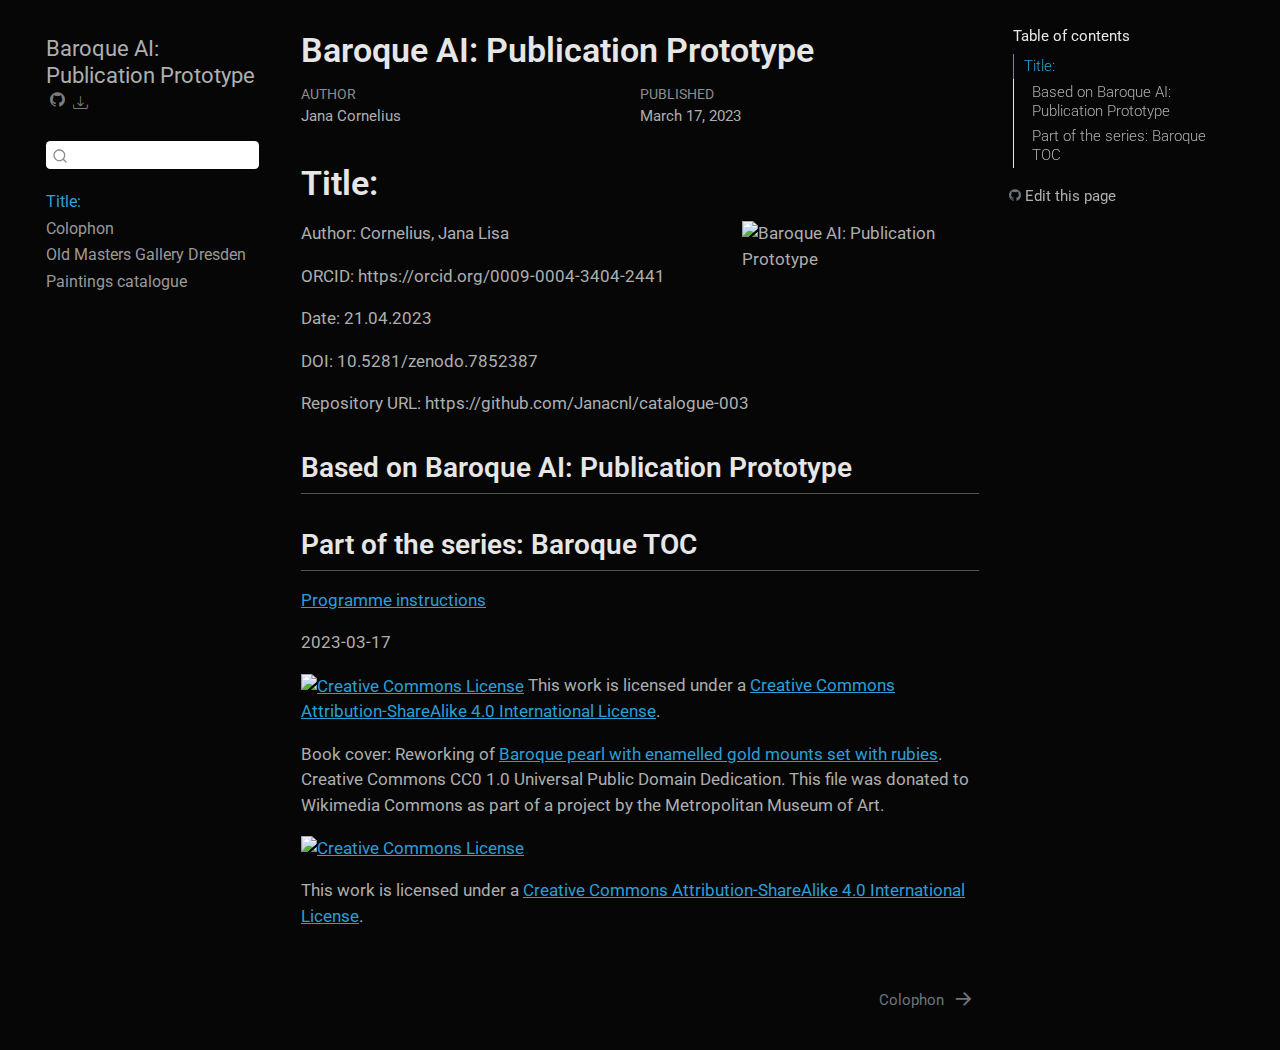
==== docs/index.html @ 717b5985 "changes" ====
<!DOCTYPE html>
<html xmlns="http://www.w3.org/1999/xhtml" lang="en" xml:lang="en"><head>

<meta charset="utf-8">
<meta name="generator" content="quarto-1.3.287">

<meta name="viewport" content="width=device-width, initial-scale=1.0, user-scalable=yes">

<meta name="author" content="Jana Cornelius">
<meta name="dcterms.date" content="2023-03-17">

<title>Baroque AI: Publication Prototype</title>
<style>
code{white-space: pre-wrap;}
span.smallcaps{font-variant: small-caps;}
div.columns{display: flex; gap: min(4vw, 1.5em);}
div.column{flex: auto; overflow-x: auto;}
div.hanging-indent{margin-left: 1.5em; text-indent: -1.5em;}
ul.task-list{list-style: none;}
ul.task-list li input[type="checkbox"] {
  width: 0.8em;
  margin: 0 0.8em 0.2em -1em; /* quarto-specific, see https://github.com/quarto-dev/quarto-cli/issues/4556 */ 
  vertical-align: middle;
}
</style>


<script src="site_libs/quarto-nav/quarto-nav.js"></script>
<script src="site_libs/quarto-nav/headroom.min.js"></script>
<script src="site_libs/clipboard/clipboard.min.js"></script>
<script src="site_libs/quarto-search/autocomplete.umd.js"></script>
<script src="site_libs/quarto-search/fuse.min.js"></script>
<script src="site_libs/quarto-search/quarto-search.js"></script>
<meta name="quarto:offset" content="./">
<link href="./colophon.html" rel="next">
<script src="site_libs/quarto-html/quarto.js"></script>
<script src="site_libs/quarto-html/popper.min.js"></script>
<script src="site_libs/quarto-html/tippy.umd.min.js"></script>
<script src="site_libs/quarto-html/anchor.min.js"></script>
<link href="site_libs/quarto-html/tippy.css" rel="stylesheet">
<link href="site_libs/quarto-html/quarto-syntax-highlighting-dark.css" rel="stylesheet" id="quarto-text-highlighting-styles">
<script src="site_libs/bootstrap/bootstrap.min.js"></script>
<link href="site_libs/bootstrap/bootstrap-icons.css" rel="stylesheet">
<link href="site_libs/bootstrap/bootstrap.min.css" rel="stylesheet" id="quarto-bootstrap" data-mode="dark">
<script id="quarto-search-options" type="application/json">{
  "location": "sidebar",
  "copy-button": false,
  "collapse-after": 3,
  "panel-placement": "start",
  "type": "textbox",
  "limit": 20,
  "language": {
    "search-no-results-text": "No results",
    "search-matching-documents-text": "matching documents",
    "search-copy-link-title": "Copy link to search",
    "search-hide-matches-text": "Hide additional matches",
    "search-more-match-text": "more match in this document",
    "search-more-matches-text": "more matches in this document",
    "search-clear-button-title": "Clear",
    "search-detached-cancel-button-title": "Cancel",
    "search-submit-button-title": "Submit"
  }
}</script>
<script async="" src="https://hypothes.is/embed.js"></script>


</head>

<body class="nav-sidebar floating">

<div id="quarto-search-results"></div>
  <header id="quarto-header" class="headroom fixed-top">
  <nav class="quarto-secondary-nav">
    <div class="container-fluid d-flex">
      <button type="button" class="quarto-btn-toggle btn" data-bs-toggle="collapse" data-bs-target="#quarto-sidebar,#quarto-sidebar-glass" aria-controls="quarto-sidebar" aria-expanded="false" aria-label="Toggle sidebar navigation" onclick="if (window.quartoToggleHeadroom) { window.quartoToggleHeadroom(); }">
        <i class="bi bi-layout-text-sidebar-reverse"></i>
      </button>
      <nav class="quarto-page-breadcrumbs" aria-label="breadcrumb"><ol class="breadcrumb"><li class="breadcrumb-item"><a href="./index.html"><span class="chapter-number">1</span>&nbsp; <span class="chapter-title">Title:</span></a></li></ol></nav>
      <a class="flex-grow-1" role="button" data-bs-toggle="collapse" data-bs-target="#quarto-sidebar,#quarto-sidebar-glass" aria-controls="quarto-sidebar" aria-expanded="false" aria-label="Toggle sidebar navigation" onclick="if (window.quartoToggleHeadroom) { window.quartoToggleHeadroom(); }">      
      </a>
      <button type="button" class="btn quarto-search-button" aria-label="Search" onclick="window.quartoOpenSearch();">
        <i class="bi bi-search"></i>
      </button>
    </div>
  </nav>
</header>
<!-- content -->
<div id="quarto-content" class="quarto-container page-columns page-rows-contents page-layout-article">
<!-- sidebar -->
  <nav id="quarto-sidebar" class="sidebar collapse collapse-horizontal sidebar-navigation floating overflow-auto">
    <div class="pt-lg-2 mt-2 text-left sidebar-header">
    <div class="sidebar-title mb-0 py-0">
      <a href="./">Baroque AI: Publication Prototype</a> 
        <div class="sidebar-tools-main">
    <a href="https://github.com/Janacnl/catalogue-003" title="Source Code" class="quarto-navigation-tool px-1" aria-label="Source Code"><i class="bi bi-github"></i></a>
    <div class="dropdown">
      <a href="" title="Download" id="quarto-navigation-tool-dropdown-0" class="quarto-navigation-tool dropdown-toggle px-1" data-bs-toggle="dropdown" aria-expanded="false" aria-label="Download"><i class="bi bi-download"></i></a>
      <ul class="dropdown-menu" aria-labelledby="quarto-navigation-tool-dropdown-0">
          <li>
            <a class="dropdown-item sidebar-tools-main-item" href="./Baroque-AI--Publication-Prototype.pdf">
              <i class="bi bi-bi-file-pdf pe-1"></i>
            Download PDF
            </a>
          </li>
          <li>
            <a class="dropdown-item sidebar-tools-main-item" href="./Baroque-AI--Publication-Prototype.docx">
              <i class="bi bi-bi-file-word pe-1"></i>
            Download Docx
            </a>
          </li>
          <li>
            <a class="dropdown-item sidebar-tools-main-item" href="./Baroque-AI--Publication-Prototype.epub">
              <i class="bi bi-bi-journal pe-1"></i>
            Download ePub
            </a>
          </li>
      </ul>
    </div>
</div>
    </div>
      </div>
        <div class="mt-2 flex-shrink-0 align-items-center">
        <div class="sidebar-search">
        <div id="quarto-search" class="" title="Search"></div>
        </div>
        </div>
    <div class="sidebar-menu-container"> 
    <ul class="list-unstyled mt-1">
        <li class="sidebar-item">
  <div class="sidebar-item-container"> 
  <a href="./index.html" class="sidebar-item-text sidebar-link active"><span class="chapter-title">Title:</span></a>
  </div>
</li>
        <li class="sidebar-item">
  <div class="sidebar-item-container"> 
  <a href="./colophon.html" class="sidebar-item-text sidebar-link"><span class="chapter-title">Colophon</span></a>
  </div>
</li>
        <li class="sidebar-item">
  <div class="sidebar-item-container"> 
  <a href="./collection003.html" class="sidebar-item-text sidebar-link"><span class="chapter-title">Old Masters Gallery Dresden</span></a>
  </div>
</li>
        <li class="sidebar-item">
  <div class="sidebar-item-container"> 
  <a href="./paintings_1jc.html" class="sidebar-item-text sidebar-link"><span class="chapter-title">Paintings catalogue</span></a>
  </div>
</li>
    </ul>
    </div>
</nav>
<div id="quarto-sidebar-glass" data-bs-toggle="collapse" data-bs-target="#quarto-sidebar,#quarto-sidebar-glass"></div>
<!-- margin-sidebar -->
    <div id="quarto-margin-sidebar" class="sidebar margin-sidebar">
        <nav id="TOC" role="doc-toc" class="toc-active">
    <h2 id="toc-title">Table of contents</h2>
   
  <ul>
  <li><a href="#title" id="toc-title" class="nav-link active" data-scroll-target="#title">Title:</a>
  <ul class="collapse">
  <li><a href="#based-on-baroque-ai-publication-prototype" id="toc-based-on-baroque-ai-publication-prototype" class="nav-link" data-scroll-target="#based-on-baroque-ai-publication-prototype">Based on Baroque AI: Publication Prototype</a></li>
  <li><a href="#part-of-the-series-baroque-toc" id="toc-part-of-the-series-baroque-toc" class="nav-link" data-scroll-target="#part-of-the-series-baroque-toc">Part of the series: Baroque TOC</a></li>
  </ul></li>
  </ul>
<div class="toc-actions"><div><i class="bi bi-github"></i></div><div class="action-links"><p><a href="https://github.com/Janacnl/catalogue-003/edit/main/index.qmd" class="toc-action">Edit this page</a></p></div></div></nav>
    </div>
<!-- main -->
<main class="content" id="quarto-document-content">

<header id="title-block-header" class="quarto-title-block default">
<div class="quarto-title">
<h1 class="title">Baroque AI: Publication Prototype</h1>
</div>



<div class="quarto-title-meta">

    <div>
    <div class="quarto-title-meta-heading">Author</div>
    <div class="quarto-title-meta-contents">
             <p>Jana Cornelius </p>
          </div>
  </div>
    
    <div>
    <div class="quarto-title-meta-heading">Published</div>
    <div class="quarto-title-meta-contents">
      <p class="date">March 17, 2023</p>
    </div>
  </div>
  
    
  </div>
  

</header>


<section id="title" class="level1">
<h1>Title:</h1><p><img src="coverimage.png" title="Baroque AI: Publication Prototype" class="quarto-cover-image quarto-discovered-preview-image img-fluid"></p>
<p>Author: Cornelius, Jana Lisa</p>
<p>ORCID: https://orcid.org/0009-0004-3404-2441</p>
<p>Date: 21.04.2023</p>
<p>DOI: 10.5281/zenodo.7852387</p>
<p>Repository URL: https://github.com/Janacnl/catalogue-003</p>
<section id="based-on-baroque-ai-publication-prototype" class="level2">
<h2 class="anchored" data-anchor-id="based-on-baroque-ai-publication-prototype">Based on Baroque AI: Publication Prototype</h2>
</section>
<section id="part-of-the-series-baroque-toc" class="level2">
<h2 class="anchored" data-anchor-id="part-of-the-series-baroque-toc">Part of the series: Baroque TOC</h2>
<p><a href="https://nfdi4culture.github.io/class-ADA-CP-pipeline/">Programme instructions</a></p>
<p>2023-03-17</p>
<p><a rel="license" href="http://creativecommons.org/licenses/by-sa/4.0/"><img alt="Creative Commons License" style="border-width:0" src="https://i.creativecommons.org/l/by-sa/4.0/88x31.png"></a> This work is licensed under a <a rel="license" href="http://creativecommons.org/licenses/by-sa/4.0/">Creative Commons Attribution-ShareAlike 4.0 International License</a>.</p>
<p>Book cover: Reworking of <a href="https://en.wikipedia.org/wiki/File:Pendant_in_the_form_of_a_siren_MET_DT7173.jpg">Baroque pearl with enamelled gold mounts set with rubies</a>. Creative Commons CC0 1.0 Universal Public Domain Dedication. This file was donated to Wikimedia Commons as part of a project by the Metropolitan Museum of Art.</p>
<p><a rel="license" href="http://creativecommons.org/licenses/by-sa/4.0/"><img alt="Creative Commons License" style="border-width:0" src="https://i.creativecommons.org/l/by-sa/4.0/88x31.png"></a></p>
<p>This work is licensed under a <a rel="license" href="http://creativecommons.org/licenses/by-sa/4.0/">Creative Commons Attribution-ShareAlike 4.0 International License</a>.</p>


</section>
</section>

</main> <!-- /main -->
<script id="quarto-html-after-body" type="application/javascript">
window.document.addEventListener("DOMContentLoaded", function (event) {
  const toggleBodyColorMode = (bsSheetEl) => {
    const mode = bsSheetEl.getAttribute("data-mode");
    const bodyEl = window.document.querySelector("body");
    if (mode === "dark") {
      bodyEl.classList.add("quarto-dark");
      bodyEl.classList.remove("quarto-light");
    } else {
      bodyEl.classList.add("quarto-light");
      bodyEl.classList.remove("quarto-dark");
    }
  }
  const toggleBodyColorPrimary = () => {
    const bsSheetEl = window.document.querySelector("link#quarto-bootstrap");
    if (bsSheetEl) {
      toggleBodyColorMode(bsSheetEl);
    }
  }
  toggleBodyColorPrimary();  
  const icon = "";
  const anchorJS = new window.AnchorJS();
  anchorJS.options = {
    placement: 'right',
    icon: icon
  };
  anchorJS.add('.anchored');
  const isCodeAnnotation = (el) => {
    for (const clz of el.classList) {
      if (clz.startsWith('code-annotation-')) {                     
        return true;
      }
    }
    return false;
  }
  const clipboard = new window.ClipboardJS('.code-copy-button', {
    text: function(trigger) {
      const codeEl = trigger.previousElementSibling.cloneNode(true);
      for (const childEl of codeEl.children) {
        if (isCodeAnnotation(childEl)) {
          childEl.remove();
        }
      }
      return codeEl.innerText;
    }
  });
  clipboard.on('success', function(e) {
    // button target
    const button = e.trigger;
    // don't keep focus
    button.blur();
    // flash "checked"
    button.classList.add('code-copy-button-checked');
    var currentTitle = button.getAttribute("title");
    button.setAttribute("title", "Copied!");
    let tooltip;
    if (window.bootstrap) {
      button.setAttribute("data-bs-toggle", "tooltip");
      button.setAttribute("data-bs-placement", "left");
      button.setAttribute("data-bs-title", "Copied!");
      tooltip = new bootstrap.Tooltip(button, 
        { trigger: "manual", 
          customClass: "code-copy-button-tooltip",
          offset: [0, -8]});
      tooltip.show();    
    }
    setTimeout(function() {
      if (tooltip) {
        tooltip.hide();
        button.removeAttribute("data-bs-title");
        button.removeAttribute("data-bs-toggle");
        button.removeAttribute("data-bs-placement");
      }
      button.setAttribute("title", currentTitle);
      button.classList.remove('code-copy-button-checked');
    }, 1000);
    // clear code selection
    e.clearSelection();
  });
  function tippyHover(el, contentFn) {
    const config = {
      allowHTML: true,
      content: contentFn,
      maxWidth: 500,
      delay: 100,
      arrow: false,
      appendTo: function(el) {
          return el.parentElement;
      },
      interactive: true,
      interactiveBorder: 10,
      theme: 'quarto',
      placement: 'bottom-start'
    };
    window.tippy(el, config); 
  }
  const noterefs = window.document.querySelectorAll('a[role="doc-noteref"]');
  for (var i=0; i<noterefs.length; i++) {
    const ref = noterefs[i];
    tippyHover(ref, function() {
      // use id or data attribute instead here
      let href = ref.getAttribute('data-footnote-href') || ref.getAttribute('href');
      try { href = new URL(href).hash; } catch {}
      const id = href.replace(/^#\/?/, "");
      const note = window.document.getElementById(id);
      return note.innerHTML;
    });
  }
      let selectedAnnoteEl;
      const selectorForAnnotation = ( cell, annotation) => {
        let cellAttr = 'data-code-cell="' + cell + '"';
        let lineAttr = 'data-code-annotation="' +  annotation + '"';
        const selector = 'span[' + cellAttr + '][' + lineAttr + ']';
        return selector;
      }
      const selectCodeLines = (annoteEl) => {
        const doc = window.document;
        const targetCell = annoteEl.getAttribute("data-target-cell");
        const targetAnnotation = annoteEl.getAttribute("data-target-annotation");
        const annoteSpan = window.document.querySelector(selectorForAnnotation(targetCell, targetAnnotation));
        const lines = annoteSpan.getAttribute("data-code-lines").split(",");
        const lineIds = lines.map((line) => {
          return targetCell + "-" + line;
        })
        let top = null;
        let height = null;
        let parent = null;
        if (lineIds.length > 0) {
            //compute the position of the single el (top and bottom and make a div)
            const el = window.document.getElementById(lineIds[0]);
            top = el.offsetTop;
            height = el.offsetHeight;
            parent = el.parentElement.parentElement;
          if (lineIds.length > 1) {
            const lastEl = window.document.getElementById(lineIds[lineIds.length - 1]);
            const bottom = lastEl.offsetTop + lastEl.offsetHeight;
            height = bottom - top;
          }
          if (top !== null && height !== null && parent !== null) {
            // cook up a div (if necessary) and position it 
            let div = window.document.getElementById("code-annotation-line-highlight");
            if (div === null) {
              div = window.document.createElement("div");
              div.setAttribute("id", "code-annotation-line-highlight");
              div.style.position = 'absolute';
              parent.appendChild(div);
            }
            div.style.top = top - 2 + "px";
            div.style.height = height + 4 + "px";
            let gutterDiv = window.document.getElementById("code-annotation-line-highlight-gutter");
            if (gutterDiv === null) {
              gutterDiv = window.document.createElement("div");
              gutterDiv.setAttribute("id", "code-annotation-line-highlight-gutter");
              gutterDiv.style.position = 'absolute';
              const codeCell = window.document.getElementById(targetCell);
              const gutter = codeCell.querySelector('.code-annotation-gutter');
              gutter.appendChild(gutterDiv);
            }
            gutterDiv.style.top = top - 2 + "px";
            gutterDiv.style.height = height + 4 + "px";
          }
          selectedAnnoteEl = annoteEl;
        }
      };
      const unselectCodeLines = () => {
        const elementsIds = ["code-annotation-line-highlight", "code-annotation-line-highlight-gutter"];
        elementsIds.forEach((elId) => {
          const div = window.document.getElementById(elId);
          if (div) {
            div.remove();
          }
        });
        selectedAnnoteEl = undefined;
      };
      // Attach click handler to the DT
      const annoteDls = window.document.querySelectorAll('dt[data-target-cell]');
      for (const annoteDlNode of annoteDls) {
        annoteDlNode.addEventListener('click', (event) => {
          const clickedEl = event.target;
          if (clickedEl !== selectedAnnoteEl) {
            unselectCodeLines();
            const activeEl = window.document.querySelector('dt[data-target-cell].code-annotation-active');
            if (activeEl) {
              activeEl.classList.remove('code-annotation-active');
            }
            selectCodeLines(clickedEl);
            clickedEl.classList.add('code-annotation-active');
          } else {
            // Unselect the line
            unselectCodeLines();
            clickedEl.classList.remove('code-annotation-active');
          }
        });
      }
  const findCites = (el) => {
    const parentEl = el.parentElement;
    if (parentEl) {
      const cites = parentEl.dataset.cites;
      if (cites) {
        return {
          el,
          cites: cites.split(' ')
        };
      } else {
        return findCites(el.parentElement)
      }
    } else {
      return undefined;
    }
  };
  var bibliorefs = window.document.querySelectorAll('a[role="doc-biblioref"]');
  for (var i=0; i<bibliorefs.length; i++) {
    const ref = bibliorefs[i];
    const citeInfo = findCites(ref);
    if (citeInfo) {
      tippyHover(citeInfo.el, function() {
        var popup = window.document.createElement('div');
        citeInfo.cites.forEach(function(cite) {
          var citeDiv = window.document.createElement('div');
          citeDiv.classList.add('hanging-indent');
          citeDiv.classList.add('csl-entry');
          var biblioDiv = window.document.getElementById('ref-' + cite);
          if (biblioDiv) {
            citeDiv.innerHTML = biblioDiv.innerHTML;
          }
          popup.appendChild(citeDiv);
        });
        return popup.innerHTML;
      });
    }
  }
});
</script>
<nav class="page-navigation">
  <div class="nav-page nav-page-previous">
  </div>
  <div class="nav-page nav-page-next">
      <a href="./colophon.html" class="pagination-link">
        <span class="nav-page-text"><span class="chapter-title">Colophon</span></span> <i class="bi bi-arrow-right-short"></i>
      </a>
  </div>
</nav>
</div> <!-- /content -->



</body></html>
---- docs/site_libs/quarto-html/tippy.css ----
.tippy-box[data-animation=fade][data-state=hidden]{opacity:0}[data-tippy-root]{max-width:calc(100vw - 10px)}.tippy-box{position:relative;background-color:#333;color:#fff;border-radius:4px;font-size:14px;line-height:1.4;white-space:normal;outline:0;transition-property:transform,visibility,opacity}.tippy-box[data-placement^=top]>.tippy-arrow{bottom:0}.tippy-box[data-placement^=top]>.tippy-arrow:before{bottom:-7px;left:0;border-width:8px 8px 0;border-top-color:initial;transform-origin:center top}.tippy-box[data-placement^=bottom]>.tippy-arrow{top:0}.tippy-box[data-placement^=bottom]>.tippy-arrow:before{top:-7px;left:0;border-width:0 8px 8px;border-bottom-color:initial;transform-origin:center bottom}.tippy-box[data-placement^=left]>.tippy-arrow{right:0}.tippy-box[data-placement^=left]>.tippy-arrow:before{border-width:8px 0 8px 8px;border-left-color:initial;right:-7px;transform-origin:center left}.tippy-box[data-placement^=right]>.tippy-arrow{left:0}.tippy-box[data-placement^=right]>.tippy-arrow:before{left:-7px;border-width:8px 8px 8px 0;border-right-color:initial;transform-origin:center right}.tippy-box[data-inertia][data-state=visible]{transition-timing-function:cubic-bezier(.54,1.5,.38,1.11)}.tippy-arrow{width:16px;height:16px;color:#333}.tippy-arrow:before{content:"";position:absolute;border-color:transparent;border-style:solid}.tippy-content{position:relative;padding:5px 9px;z-index:1}
---- docs/site_libs/quarto-html/quarto-syntax-highlighting-dark.css ----
/* quarto syntax highlight colors */
:root {
  --quarto-hl-al-color: #f07178;
  --quarto-hl-an-color: #d4d0ab;
  --quarto-hl-at-color: #00e0e0;
  --quarto-hl-bn-color: #d4d0ab;
  --quarto-hl-bu-color: #abe338;
  --quarto-hl-ch-color: #abe338;
  --quarto-hl-co-color: #f8f8f2;
  --quarto-hl-cv-color: #ffd700;
  --quarto-hl-cn-color: #ffd700;
  --quarto-hl-cf-color: #ffa07a;
  --quarto-hl-dt-color: #ffa07a;
  --quarto-hl-dv-color: #d4d0ab;
  --quarto-hl-do-color: #f8f8f2;
  --quarto-hl-er-color: #f07178;
  --quarto-hl-ex-color: #00e0e0;
  --quarto-hl-fl-color: #d4d0ab;
  --quarto-hl-fu-color: #ffa07a;
  --quarto-hl-im-color: #abe338;
  --quarto-hl-in-color: #d4d0ab;
  --quarto-hl-kw-color: #ffa07a;
  --quarto-hl-op-color: #ffa07a;
  --quarto-hl-ot-color: #00e0e0;
  --quarto-hl-pp-color: #dcc6e0;
  --quarto-hl-re-color: #00e0e0;
  --quarto-hl-sc-color: #abe338;
  --quarto-hl-ss-color: #abe338;
  --quarto-hl-st-color: #abe338;
  --quarto-hl-va-color: #00e0e0;
  --quarto-hl-vs-color: #abe338;
  --quarto-hl-wa-color: #dcc6e0;
}

/* other quarto variables */
:root {
  --quarto-font-monospace: SFMono-Regular, Menlo, Monaco, Consolas, "Liberation Mono", "Courier New", monospace;
}

code span.al {
  background-color: #2a0f15;
  font-weight: bold;
  color: #f07178;
}

code span.an {
  color: #d4d0ab;
}

code span.at {
  color: #00e0e0;
}

code span.bn {
  color: #d4d0ab;
}

code span.bu {
  color: #abe338;
}

code span.ch {
  color: #abe338;
}

code span.co {
  font-style: italic;
  color: #f8f8f2;
}

code span.cv {
  color: #ffd700;
}

code span.cn {
  color: #ffd700;
}

code span.cf {
  font-weight: bold;
  color: #ffa07a;
}

code span.dt {
  color: #ffa07a;
}

code span.dv {
  color: #d4d0ab;
}

code span.do {
  color: #f8f8f2;
}

code span.er {
  color: #f07178;
  text-decoration: underline;
}

code span.ex {
  font-weight: bold;
  color: #00e0e0;
}

code span.fl {
  color: #d4d0ab;
}

code span.fu {
  color: #ffa07a;
}

code span.im {
  color: #abe338;
}

code span.in {
  color: #d4d0ab;
}

code span.kw {
  font-weight: bold;
  color: #ffa07a;
}

pre > code.sourceCode > span {
  color: #f8f8f2;
}

code span {
  color: #f8f8f2;
}

code.sourceCode > span {
  color: #f8f8f2;
}

div.sourceCode,
div.sourceCode pre.sourceCode {
  color: #f8f8f2;
}

code span.op {
  color: #ffa07a;
}

code span.ot {
  color: #00e0e0;
}

code span.pp {
  color: #dcc6e0;
}

code span.re {
  background-color: #f8f8f2;
  color: #00e0e0;
}

code span.sc {
  color: #abe338;
}

code span.ss {
  color: #abe338;
}

code span.st {
  color: #abe338;
}

code span.va {
  color: #00e0e0;
}

code span.vs {
  color: #abe338;
}

code span.wa {
  color: #dcc6e0;
}

.prevent-inlining {
  content: "</";
}

/*# sourceMappingURL=935a306eefa94366c21e1a970dddb765.css.map */
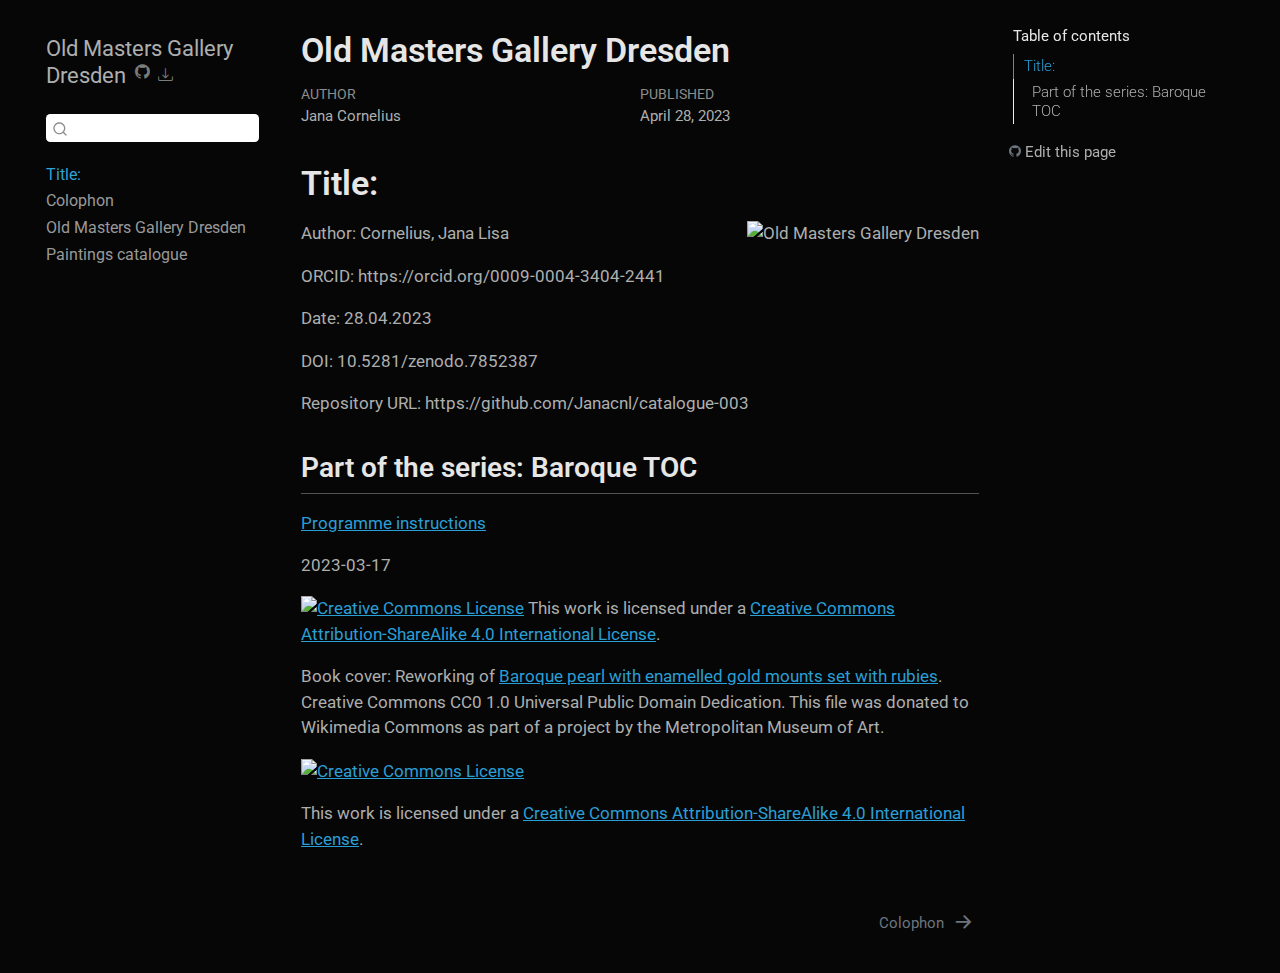
==== commit 8ca77a3e: "changes" ====
--- a/docs/index.html
+++ b/docs/index.html
@@ -7,9 +7,9 @@
 <meta name="viewport" content="width=device-width, initial-scale=1.0, user-scalable=yes">
 
 <meta name="author" content="Jana Cornelius">
-<meta name="dcterms.date" content="2023-03-17">
-
-<title>Baroque AI: Publication Prototype</title>
+<meta name="dcterms.date" content="2023-04-28">
+
+<title>Old Masters Gallery Dresden</title>
 <style>
 code{white-space: pre-wrap;}
 span.smallcaps{font-variant: small-caps;}
@@ -90,26 +90,26 @@
   <nav id="quarto-sidebar" class="sidebar collapse collapse-horizontal sidebar-navigation floating overflow-auto">
     <div class="pt-lg-2 mt-2 text-left sidebar-header">
     <div class="sidebar-title mb-0 py-0">
-      <a href="./">Baroque AI: Publication Prototype</a> 
+      <a href="./">Old Masters Gallery Dresden</a> 
         <div class="sidebar-tools-main">
     <a href="https://github.com/Janacnl/catalogue-003" title="Source Code" class="quarto-navigation-tool px-1" aria-label="Source Code"><i class="bi bi-github"></i></a>
     <div class="dropdown">
       <a href="" title="Download" id="quarto-navigation-tool-dropdown-0" class="quarto-navigation-tool dropdown-toggle px-1" data-bs-toggle="dropdown" aria-expanded="false" aria-label="Download"><i class="bi bi-download"></i></a>
       <ul class="dropdown-menu" aria-labelledby="quarto-navigation-tool-dropdown-0">
           <li>
-            <a class="dropdown-item sidebar-tools-main-item" href="./Baroque-AI--Publication-Prototype.pdf">
+            <a class="dropdown-item sidebar-tools-main-item" href="./Old-Masters-Gallery-Dresden.pdf">
               <i class="bi bi-bi-file-pdf pe-1"></i>
             Download PDF
             </a>
           </li>
           <li>
-            <a class="dropdown-item sidebar-tools-main-item" href="./Baroque-AI--Publication-Prototype.docx">
+            <a class="dropdown-item sidebar-tools-main-item" href="./Old-Masters-Gallery-Dresden.docx">
               <i class="bi bi-bi-file-word pe-1"></i>
             Download Docx
             </a>
           </li>
           <li>
-            <a class="dropdown-item sidebar-tools-main-item" href="./Baroque-AI--Publication-Prototype.epub">
+            <a class="dropdown-item sidebar-tools-main-item" href="./Old-Masters-Gallery-Dresden.epub">
               <i class="bi bi-bi-journal pe-1"></i>
             Download ePub
             </a>
@@ -158,7 +158,6 @@
   <ul>
   <li><a href="#title" id="toc-title" class="nav-link active" data-scroll-target="#title">Title:</a>
   <ul class="collapse">
-  <li><a href="#based-on-baroque-ai-publication-prototype" id="toc-based-on-baroque-ai-publication-prototype" class="nav-link" data-scroll-target="#based-on-baroque-ai-publication-prototype">Based on Baroque AI: Publication Prototype</a></li>
   <li><a href="#part-of-the-series-baroque-toc" id="toc-part-of-the-series-baroque-toc" class="nav-link" data-scroll-target="#part-of-the-series-baroque-toc">Part of the series: Baroque TOC</a></li>
   </ul></li>
   </ul>
@@ -169,7 +168,7 @@
 
 <header id="title-block-header" class="quarto-title-block default">
 <div class="quarto-title">
-<h1 class="title">Baroque AI: Publication Prototype</h1>
+<h1 class="title">Old Masters Gallery Dresden</h1>
 </div>
 
 
@@ -186,7 +185,7 @@
     <div>
     <div class="quarto-title-meta-heading">Published</div>
     <div class="quarto-title-meta-contents">
-      <p class="date">March 17, 2023</p>
+      <p class="date">April 28, 2023</p>
     </div>
   </div>
   
@@ -198,15 +197,12 @@
 
 
 <section id="title" class="level1">
-<h1>Title:</h1><p><img src="coverimage.png" title="Baroque AI: Publication Prototype" class="quarto-cover-image quarto-discovered-preview-image img-fluid"></p>
+<h1>Title:</h1><p><img src="coverimage.png" title="Old Masters Gallery Dresden" class="quarto-cover-image quarto-discovered-preview-image img-fluid"></p>
 <p>Author: Cornelius, Jana Lisa</p>
 <p>ORCID: https://orcid.org/0009-0004-3404-2441</p>
-<p>Date: 21.04.2023</p>
+<p>Date: 28.04.2023</p>
 <p>DOI: 10.5281/zenodo.7852387</p>
 <p>Repository URL: https://github.com/Janacnl/catalogue-003</p>
-<section id="based-on-baroque-ai-publication-prototype" class="level2">
-<h2 class="anchored" data-anchor-id="based-on-baroque-ai-publication-prototype">Based on Baroque AI: Publication Prototype</h2>
-</section>
 <section id="part-of-the-series-baroque-toc" class="level2">
 <h2 class="anchored" data-anchor-id="part-of-the-series-baroque-toc">Part of the series: Baroque TOC</h2>
 <p><a href="https://nfdi4culture.github.io/class-ADA-CP-pipeline/">Programme instructions</a></p>
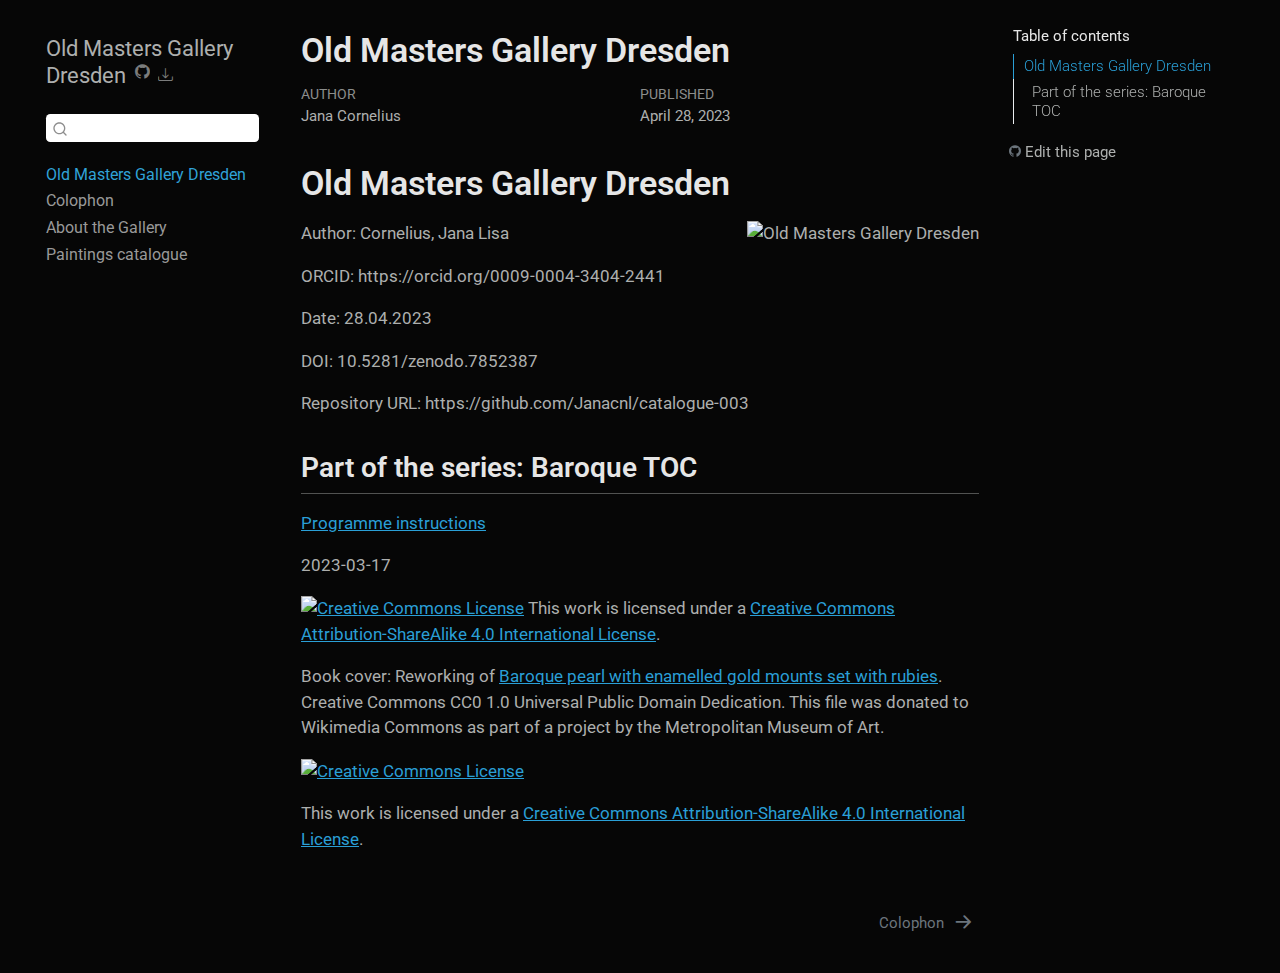
==== commit 8f37c9a9: "tweaks" ====
--- a/docs/index.html
+++ b/docs/index.html
@@ -75,7 +75,7 @@
       <button type="button" class="quarto-btn-toggle btn" data-bs-toggle="collapse" data-bs-target="#quarto-sidebar,#quarto-sidebar-glass" aria-controls="quarto-sidebar" aria-expanded="false" aria-label="Toggle sidebar navigation" onclick="if (window.quartoToggleHeadroom) { window.quartoToggleHeadroom(); }">
         <i class="bi bi-layout-text-sidebar-reverse"></i>
       </button>
-      <nav class="quarto-page-breadcrumbs" aria-label="breadcrumb"><ol class="breadcrumb"><li class="breadcrumb-item"><a href="./index.html"><span class="chapter-number">1</span>&nbsp; <span class="chapter-title">Title:</span></a></li></ol></nav>
+      <nav class="quarto-page-breadcrumbs" aria-label="breadcrumb"><ol class="breadcrumb"><li class="breadcrumb-item"><a href="./index.html"><span class="chapter-number">1</span>&nbsp; <span class="chapter-title">Old Masters Gallery Dresden</span></a></li></ol></nav>
       <a class="flex-grow-1" role="button" data-bs-toggle="collapse" data-bs-target="#quarto-sidebar,#quarto-sidebar-glass" aria-controls="quarto-sidebar" aria-expanded="false" aria-label="Toggle sidebar navigation" onclick="if (window.quartoToggleHeadroom) { window.quartoToggleHeadroom(); }">      
       </a>
       <button type="button" class="btn quarto-search-button" aria-label="Search" onclick="window.quartoOpenSearch();">
@@ -128,7 +128,7 @@
     <ul class="list-unstyled mt-1">
         <li class="sidebar-item">
   <div class="sidebar-item-container"> 
-  <a href="./index.html" class="sidebar-item-text sidebar-link active"><span class="chapter-title">Title:</span></a>
+  <a href="./index.html" class="sidebar-item-text sidebar-link active"><span class="chapter-title">Old Masters Gallery Dresden</span></a>
   </div>
 </li>
         <li class="sidebar-item">
@@ -138,7 +138,7 @@
 </li>
         <li class="sidebar-item">
   <div class="sidebar-item-container"> 
-  <a href="./collection003.html" class="sidebar-item-text sidebar-link"><span class="chapter-title">Old Masters Gallery Dresden</span></a>
+  <a href="./collection003.html" class="sidebar-item-text sidebar-link"><span class="chapter-title">About the Gallery</span></a>
   </div>
 </li>
         <li class="sidebar-item">
@@ -156,7 +156,7 @@
     <h2 id="toc-title">Table of contents</h2>
    
   <ul>
-  <li><a href="#title" id="toc-title" class="nav-link active" data-scroll-target="#title">Title:</a>
+  <li><a href="#old-masters-gallery-dresden" id="toc-old-masters-gallery-dresden" class="nav-link active" data-scroll-target="#old-masters-gallery-dresden">Old Masters Gallery Dresden</a>
   <ul class="collapse">
   <li><a href="#part-of-the-series-baroque-toc" id="toc-part-of-the-series-baroque-toc" class="nav-link" data-scroll-target="#part-of-the-series-baroque-toc">Part of the series: Baroque TOC</a></li>
   </ul></li>
@@ -196,8 +196,8 @@
 </header>
 
 
-<section id="title" class="level1">
-<h1>Title:</h1><p><img src="coverimage.png" title="Old Masters Gallery Dresden" class="quarto-cover-image quarto-discovered-preview-image img-fluid"></p>
+<section id="old-masters-gallery-dresden" class="level1">
+<h1>Old Masters Gallery Dresden</h1><p><img src="coverimage.png" title="Old Masters Gallery Dresden" class="quarto-cover-image quarto-discovered-preview-image img-fluid"></p>
 <p>Author: Cornelius, Jana Lisa</p>
 <p>ORCID: https://orcid.org/0009-0004-3404-2441</p>
 <p>Date: 28.04.2023</p>
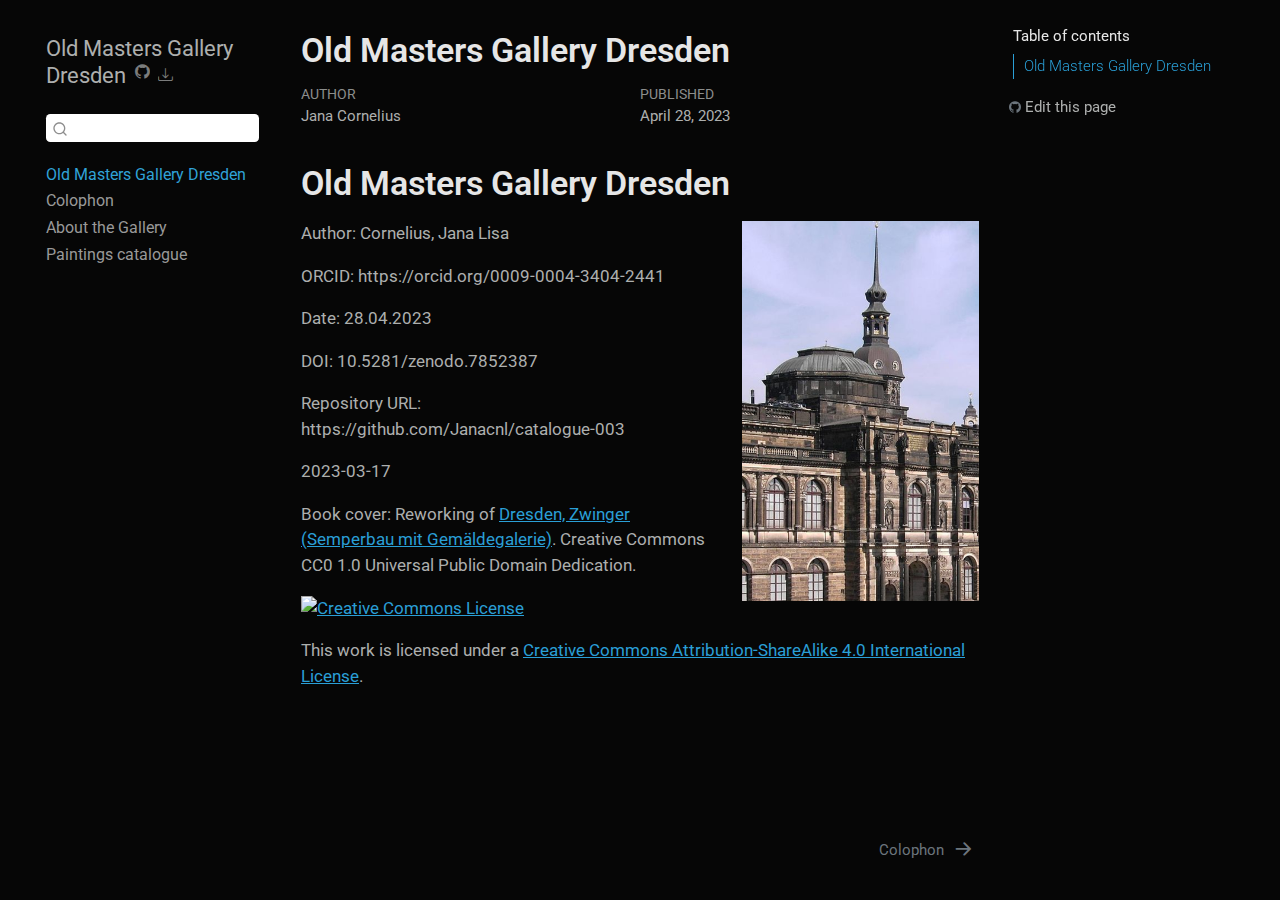
==== commit 13a8fc2b: "changes" ====
--- a/docs/index.html
+++ b/docs/index.html
@@ -156,10 +156,7 @@
     <h2 id="toc-title">Table of contents</h2>
    
   <ul>
-  <li><a href="#old-masters-gallery-dresden" id="toc-old-masters-gallery-dresden" class="nav-link active" data-scroll-target="#old-masters-gallery-dresden">Old Masters Gallery Dresden</a>
-  <ul class="collapse">
-  <li><a href="#part-of-the-series-baroque-toc" id="toc-part-of-the-series-baroque-toc" class="nav-link" data-scroll-target="#part-of-the-series-baroque-toc">Part of the series: Baroque TOC</a></li>
-  </ul></li>
+  <li><a href="#old-masters-gallery-dresden" id="toc-old-masters-gallery-dresden" class="nav-link active" data-scroll-target="#old-masters-gallery-dresden">Old Masters Gallery Dresden</a></li>
   </ul>
 <div class="toc-actions"><div><i class="bi bi-github"></i></div><div class="action-links"><p><a href="https://github.com/Janacnl/catalogue-003/edit/main/index.qmd" class="toc-action">Edit this page</a></p></div></div></nav>
     </div>
@@ -197,23 +194,18 @@
 
 
 <section id="old-masters-gallery-dresden" class="level1">
-<h1>Old Masters Gallery Dresden</h1><p><img src="coverimage.png" title="Old Masters Gallery Dresden" class="quarto-cover-image quarto-discovered-preview-image img-fluid"></p>
+<h1>Old Masters Gallery Dresden</h1><p><img src="coverimage.jpeg" title="Old Masters Gallery Dresden" class="quarto-cover-image quarto-discovered-preview-image img-fluid"></p>
 <p>Author: Cornelius, Jana Lisa</p>
 <p>ORCID: https://orcid.org/0009-0004-3404-2441</p>
 <p>Date: 28.04.2023</p>
 <p>DOI: 10.5281/zenodo.7852387</p>
 <p>Repository URL: https://github.com/Janacnl/catalogue-003</p>
-<section id="part-of-the-series-baroque-toc" class="level2">
-<h2 class="anchored" data-anchor-id="part-of-the-series-baroque-toc">Part of the series: Baroque TOC</h2>
-<p><a href="https://nfdi4culture.github.io/class-ADA-CP-pipeline/">Programme instructions</a></p>
 <p>2023-03-17</p>
-<p><a rel="license" href="http://creativecommons.org/licenses/by-sa/4.0/"><img alt="Creative Commons License" style="border-width:0" src="https://i.creativecommons.org/l/by-sa/4.0/88x31.png"></a> This work is licensed under a <a rel="license" href="http://creativecommons.org/licenses/by-sa/4.0/">Creative Commons Attribution-ShareAlike 4.0 International License</a>.</p>
-<p>Book cover: Reworking of <a href="https://en.wikipedia.org/wiki/File:Pendant_in_the_form_of_a_siren_MET_DT7173.jpg">Baroque pearl with enamelled gold mounts set with rubies</a>. Creative Commons CC0 1.0 Universal Public Domain Dedication. This file was donated to Wikimedia Commons as part of a project by the Metropolitan Museum of Art.</p>
+<p>Book cover: Reworking of <a href="https://www.wikidata.org/wiki/Q4890#/media/File:Dresden-Zwinger-Courtyard.11.JPG">Dresden, Zwinger (Semperbau mit Gemäldegalerie)</a>. Creative Commons CC0 1.0 Universal Public Domain Dedication.</p>
 <p><a rel="license" href="http://creativecommons.org/licenses/by-sa/4.0/"><img alt="Creative Commons License" style="border-width:0" src="https://i.creativecommons.org/l/by-sa/4.0/88x31.png"></a></p>
 <p>This work is licensed under a <a rel="license" href="http://creativecommons.org/licenses/by-sa/4.0/">Creative Commons Attribution-ShareAlike 4.0 International License</a>.</p>
 
 
-</section>
 </section>
 
 </main> <!-- /main -->
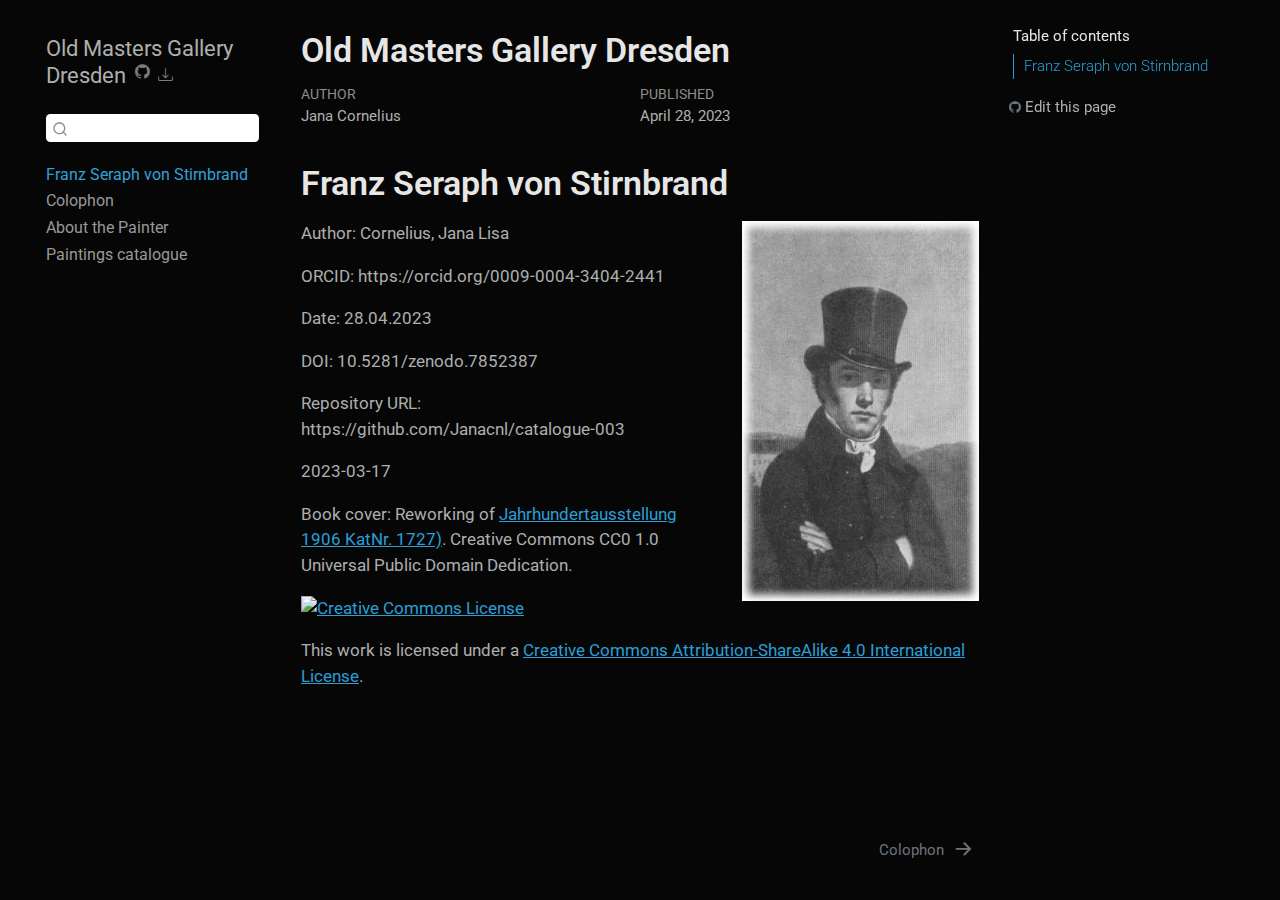
==== commit 3bb8d7b0: "edits" ====
--- a/docs/index.html
+++ b/docs/index.html
@@ -75,7 +75,7 @@
       <button type="button" class="quarto-btn-toggle btn" data-bs-toggle="collapse" data-bs-target="#quarto-sidebar,#quarto-sidebar-glass" aria-controls="quarto-sidebar" aria-expanded="false" aria-label="Toggle sidebar navigation" onclick="if (window.quartoToggleHeadroom) { window.quartoToggleHeadroom(); }">
         <i class="bi bi-layout-text-sidebar-reverse"></i>
       </button>
-      <nav class="quarto-page-breadcrumbs" aria-label="breadcrumb"><ol class="breadcrumb"><li class="breadcrumb-item"><a href="./index.html"><span class="chapter-number">1</span>&nbsp; <span class="chapter-title">Old Masters Gallery Dresden</span></a></li></ol></nav>
+      <nav class="quarto-page-breadcrumbs" aria-label="breadcrumb"><ol class="breadcrumb"><li class="breadcrumb-item"><a href="./index.html"><span class="chapter-number">1</span>&nbsp; <span class="chapter-title">Franz Seraph von Stirnbrand</span></a></li></ol></nav>
       <a class="flex-grow-1" role="button" data-bs-toggle="collapse" data-bs-target="#quarto-sidebar,#quarto-sidebar-glass" aria-controls="quarto-sidebar" aria-expanded="false" aria-label="Toggle sidebar navigation" onclick="if (window.quartoToggleHeadroom) { window.quartoToggleHeadroom(); }">      
       </a>
       <button type="button" class="btn quarto-search-button" aria-label="Search" onclick="window.quartoOpenSearch();">
@@ -128,7 +128,7 @@
     <ul class="list-unstyled mt-1">
         <li class="sidebar-item">
   <div class="sidebar-item-container"> 
-  <a href="./index.html" class="sidebar-item-text sidebar-link active"><span class="chapter-title">Old Masters Gallery Dresden</span></a>
+  <a href="./index.html" class="sidebar-item-text sidebar-link active"><span class="chapter-title">Franz Seraph von Stirnbrand</span></a>
   </div>
 </li>
         <li class="sidebar-item">
@@ -138,12 +138,12 @@
 </li>
         <li class="sidebar-item">
   <div class="sidebar-item-container"> 
-  <a href="./collection003.html" class="sidebar-item-text sidebar-link"><span class="chapter-title">About the Gallery</span></a>
+  <a href="./collection003.html" class="sidebar-item-text sidebar-link"><span class="chapter-title">About the Painter</span></a>
   </div>
 </li>
         <li class="sidebar-item">
   <div class="sidebar-item-container"> 
-  <a href="./paintings_1jc.html" class="sidebar-item-text sidebar-link"><span class="chapter-title">Paintings catalogue</span></a>
+  <a href="./paintings_stirnbrand.html" class="sidebar-item-text sidebar-link"><span class="chapter-title">Paintings catalogue</span></a>
   </div>
 </li>
     </ul>
@@ -156,7 +156,7 @@
     <h2 id="toc-title">Table of contents</h2>
    
   <ul>
-  <li><a href="#old-masters-gallery-dresden" id="toc-old-masters-gallery-dresden" class="nav-link active" data-scroll-target="#old-masters-gallery-dresden">Old Masters Gallery Dresden</a></li>
+  <li><a href="#franz-seraph-von-stirnbrand" id="toc-franz-seraph-von-stirnbrand" class="nav-link active" data-scroll-target="#franz-seraph-von-stirnbrand">Franz Seraph von Stirnbrand</a></li>
   </ul>
 <div class="toc-actions"><div><i class="bi bi-github"></i></div><div class="action-links"><p><a href="https://github.com/Janacnl/catalogue-003/edit/main/index.qmd" class="toc-action">Edit this page</a></p></div></div></nav>
     </div>
@@ -193,15 +193,15 @@
 </header>
 
 
-<section id="old-masters-gallery-dresden" class="level1">
-<h1>Old Masters Gallery Dresden</h1><p><img src="coverimage.jpeg" title="Old Masters Gallery Dresden" class="quarto-cover-image quarto-discovered-preview-image img-fluid"></p>
+<section id="franz-seraph-von-stirnbrand" class="level1">
+<h1>Franz Seraph von Stirnbrand</h1><p><img src="franzstirnbrandcover.jpeg" title="Old Masters Gallery Dresden" class="quarto-cover-image quarto-discovered-preview-image img-fluid"></p>
 <p>Author: Cornelius, Jana Lisa</p>
 <p>ORCID: https://orcid.org/0009-0004-3404-2441</p>
 <p>Date: 28.04.2023</p>
 <p>DOI: 10.5281/zenodo.7852387</p>
 <p>Repository URL: https://github.com/Janacnl/catalogue-003</p>
 <p>2023-03-17</p>
-<p>Book cover: Reworking of <a href="https://www.wikidata.org/wiki/Q4890#/media/File:Dresden-Zwinger-Courtyard.11.JPG">Dresden, Zwinger (Semperbau mit Gemäldegalerie)</a>. Creative Commons CC0 1.0 Universal Public Domain Dedication.</p>
+<p>Book cover: Reworking of <a href="https://www.wikidata.org/wiki/Q1449056#/media/File:Jahrhundertausstellung_1906_KatNr._1727.jpg">Jahrhundertausstellung 1906 KatNr. 1727)</a>. Creative Commons CC0 1.0 Universal Public Domain Dedication.</p>
 <p><a rel="license" href="http://creativecommons.org/licenses/by-sa/4.0/"><img alt="Creative Commons License" style="border-width:0" src="https://i.creativecommons.org/l/by-sa/4.0/88x31.png"></a></p>
 <p>This work is licensed under a <a rel="license" href="http://creativecommons.org/licenses/by-sa/4.0/">Creative Commons Attribution-ShareAlike 4.0 International License</a>.</p>
 
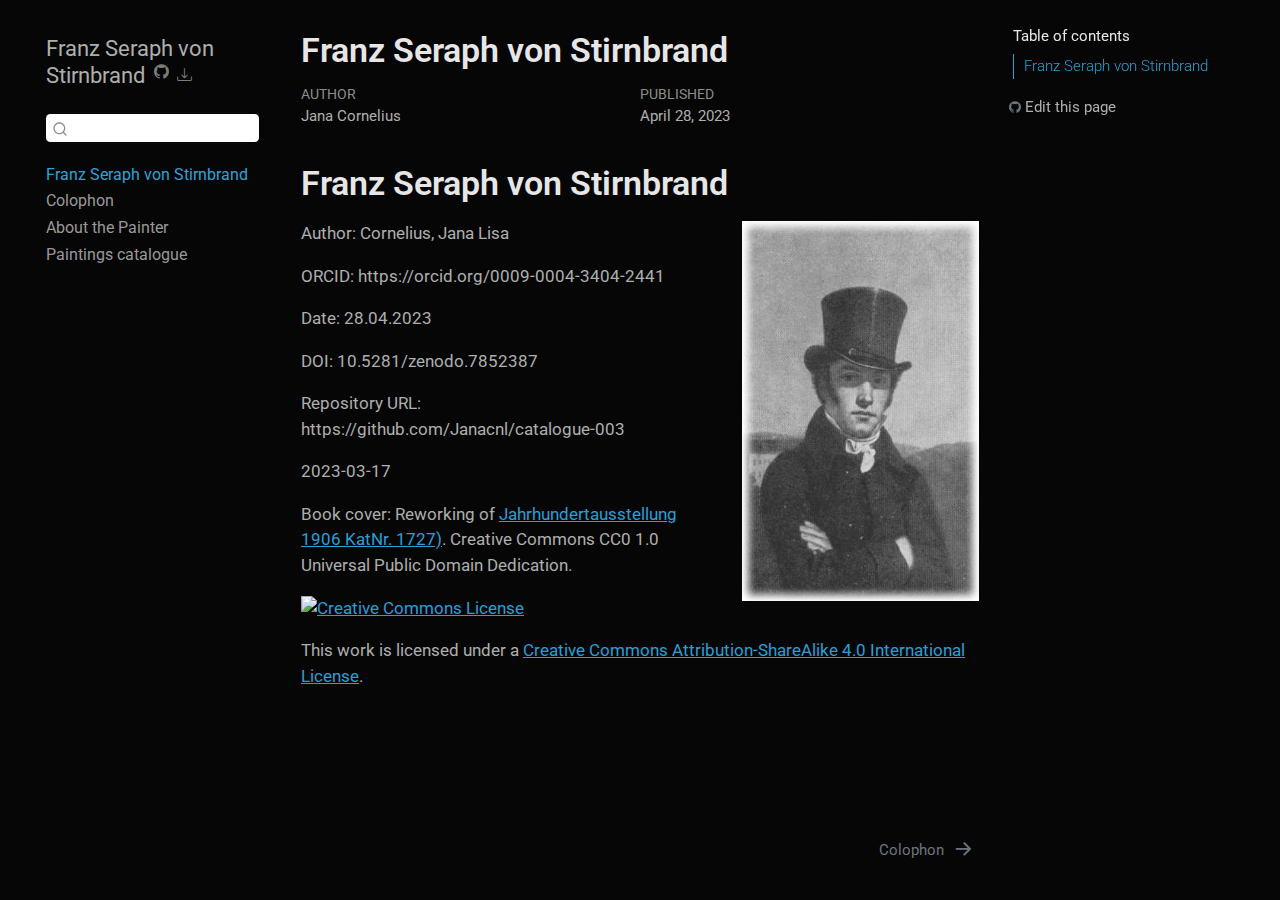
==== commit 236c547b: "edits" ====
--- a/docs/index.html
+++ b/docs/index.html
@@ -9,7 +9,7 @@
 <meta name="author" content="Jana Cornelius">
 <meta name="dcterms.date" content="2023-04-28">
 
-<title>Old Masters Gallery Dresden</title>
+<title>Franz Seraph von Stirnbrand</title>
 <style>
 code{white-space: pre-wrap;}
 span.smallcaps{font-variant: small-caps;}
@@ -90,26 +90,26 @@
   <nav id="quarto-sidebar" class="sidebar collapse collapse-horizontal sidebar-navigation floating overflow-auto">
     <div class="pt-lg-2 mt-2 text-left sidebar-header">
     <div class="sidebar-title mb-0 py-0">
-      <a href="./">Old Masters Gallery Dresden</a> 
+      <a href="./">Franz Seraph von Stirnbrand</a> 
         <div class="sidebar-tools-main">
     <a href="https://github.com/Janacnl/catalogue-003" title="Source Code" class="quarto-navigation-tool px-1" aria-label="Source Code"><i class="bi bi-github"></i></a>
     <div class="dropdown">
       <a href="" title="Download" id="quarto-navigation-tool-dropdown-0" class="quarto-navigation-tool dropdown-toggle px-1" data-bs-toggle="dropdown" aria-expanded="false" aria-label="Download"><i class="bi bi-download"></i></a>
       <ul class="dropdown-menu" aria-labelledby="quarto-navigation-tool-dropdown-0">
           <li>
-            <a class="dropdown-item sidebar-tools-main-item" href="./Old-Masters-Gallery-Dresden.pdf">
+            <a class="dropdown-item sidebar-tools-main-item" href="./Franz-Seraph-von-Stirnbrand.pdf">
               <i class="bi bi-bi-file-pdf pe-1"></i>
             Download PDF
             </a>
           </li>
           <li>
-            <a class="dropdown-item sidebar-tools-main-item" href="./Old-Masters-Gallery-Dresden.docx">
+            <a class="dropdown-item sidebar-tools-main-item" href="./Franz-Seraph-von-Stirnbrand.docx">
               <i class="bi bi-bi-file-word pe-1"></i>
             Download Docx
             </a>
           </li>
           <li>
-            <a class="dropdown-item sidebar-tools-main-item" href="./Old-Masters-Gallery-Dresden.epub">
+            <a class="dropdown-item sidebar-tools-main-item" href="./Franz-Seraph-von-Stirnbrand.epub">
               <i class="bi bi-bi-journal pe-1"></i>
             Download ePub
             </a>
@@ -165,7 +165,7 @@
 
 <header id="title-block-header" class="quarto-title-block default">
 <div class="quarto-title">
-<h1 class="title">Old Masters Gallery Dresden</h1>
+<h1 class="title">Franz Seraph von Stirnbrand</h1>
 </div>
 
 
@@ -194,7 +194,7 @@
 
 
 <section id="franz-seraph-von-stirnbrand" class="level1">
-<h1>Franz Seraph von Stirnbrand</h1><p><img src="franzstirnbrandcover.jpeg" title="Old Masters Gallery Dresden" class="quarto-cover-image quarto-discovered-preview-image img-fluid"></p>
+<h1>Franz Seraph von Stirnbrand</h1><p><img src="franzstirnbrandcover.jpeg" title="Franz Seraph von Stirnbrand" class="quarto-cover-image quarto-discovered-preview-image img-fluid"></p>
 <p>Author: Cornelius, Jana Lisa</p>
 <p>ORCID: https://orcid.org/0009-0004-3404-2441</p>
 <p>Date: 28.04.2023</p>
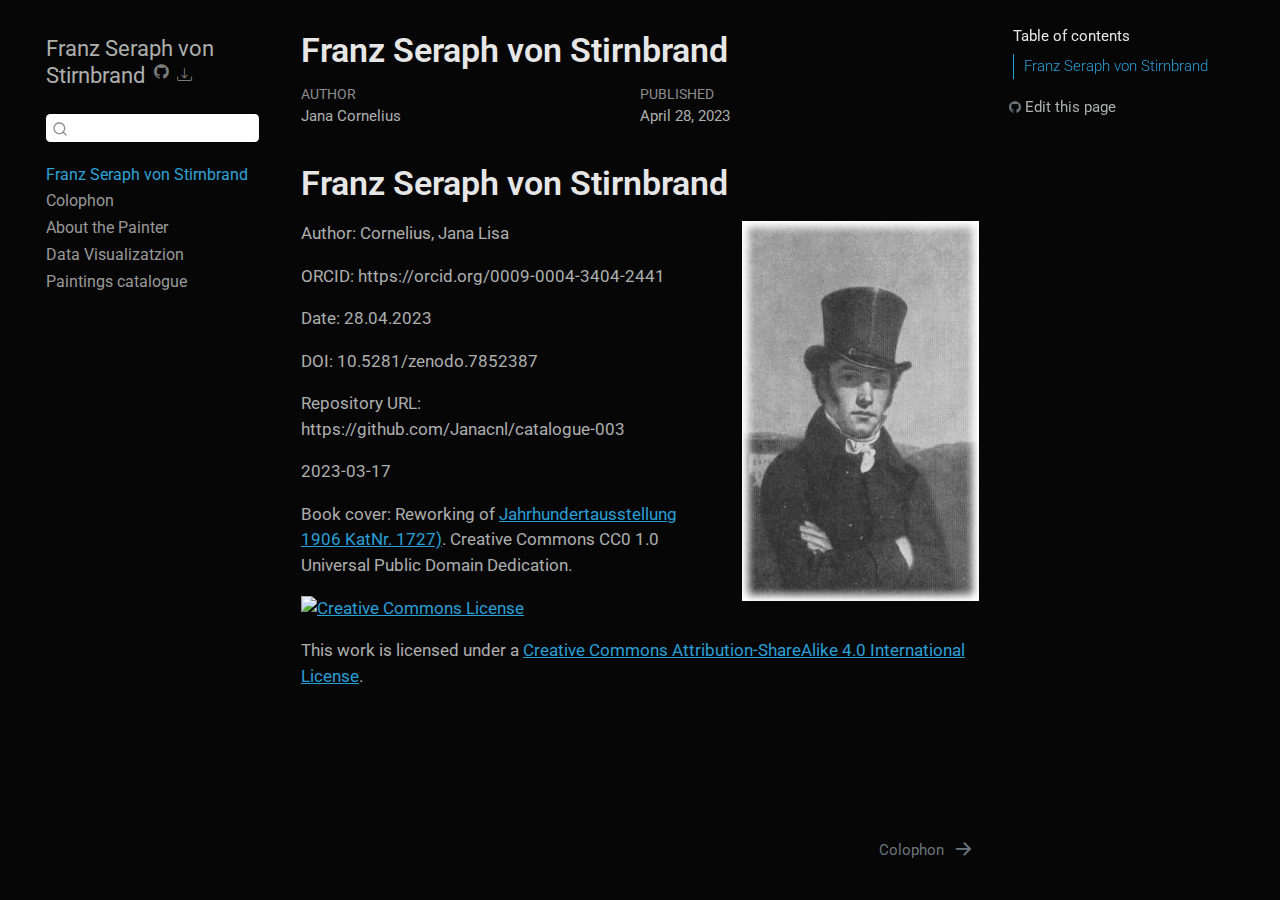
==== commit cf972936: "edit" ====
--- a/docs/index.html
+++ b/docs/index.html
@@ -139,6 +139,11 @@
         <li class="sidebar-item">
   <div class="sidebar-item-container"> 
   <a href="./collection003.html" class="sidebar-item-text sidebar-link"><span class="chapter-title">About the Painter</span></a>
+  </div>
+</li>
+        <li class="sidebar-item">
+  <div class="sidebar-item-container"> 
+  <a href="./dataviz.html" class="sidebar-item-text sidebar-link"><span class="chapter-title">Data Visualizatzion</span></a>
   </div>
 </li>
         <li class="sidebar-item">
